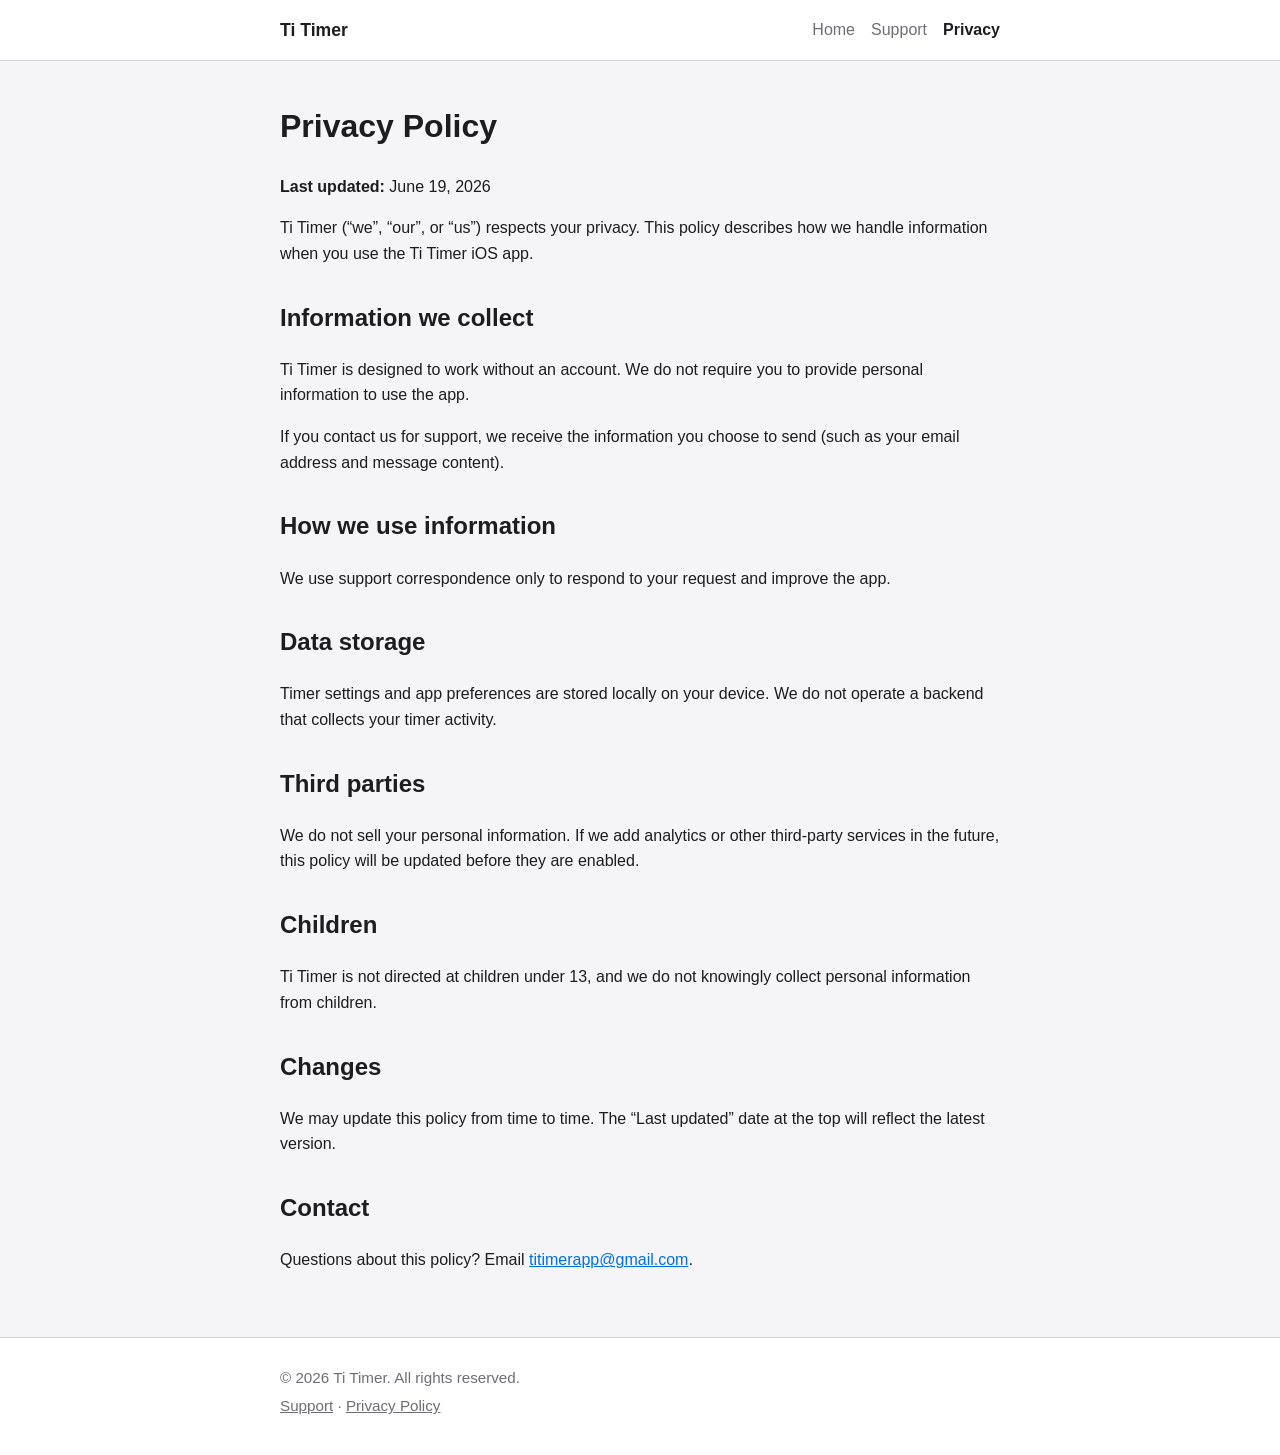
==== privacy.html @ 3df47aa5 "update urls" ====
<!DOCTYPE html>
<html lang="en">
<head>
  <meta charset="UTF-8">
  <meta name="viewport" content="width=device-width, initial-scale=1">
  <title>Privacy Policy — Ti Timer</title>
  <meta name="description" content="Privacy policy for Ti Timer for iOS.">
  <link rel="stylesheet" href="styles.css">
</head>
<body>
  <header class="site-header">
    <div class="container">
      <p class="logo">Ti Timer</p>
      <nav>
        <a href="index.html">Home</a>
        <a href="support.html">Support</a>
        <a href="privacy.html" aria-current="page">Privacy</a>
      </nav>
    </div>
  </header>

  <main class="container content-page">
    <h1>Privacy Policy</h1>
    <p><strong>Last updated:</strong> June 19, 2026</p>

    <p>Ti Timer (&ldquo;we&rdquo;, &ldquo;our&rdquo;, or &ldquo;us&rdquo;) respects your privacy. This policy describes how we handle information when you use the Ti Timer iOS app.</p>

    <section>
      <h2>Information we collect</h2>
      <p>Ti Timer is designed to work without an account. We do not require you to provide personal information to use the app.</p>
      <p>If you contact us for support, we receive the information you choose to send (such as your email address and message content).</p>
    </section>

    <section>
      <h2>How we use information</h2>
      <p>We use support correspondence only to respond to your request and improve the app.</p>
    </section>

    <section>
      <h2>Data storage</h2>
      <p>Timer settings and app preferences are stored locally on your device. We do not operate a backend that collects your timer activity.</p>
    </section>

    <section>
      <h2>Third parties</h2>
      <p>We do not sell your personal information. If we add analytics or other third-party services in the future, this policy will be updated before they are enabled.</p>
    </section>

    <section>
      <h2>Children</h2>
      <p>Ti Timer is not directed at children under 13, and we do not knowingly collect personal information from children.</p>
    </section>

    <section>
      <h2>Changes</h2>
      <p>We may update this policy from time to time. The &ldquo;Last updated&rdquo; date at the top will reflect the latest version.</p>
    </section>

    <section>
      <h2>Contact</h2>
      <p>Questions about this policy? Email <a href="mailto:titimerapp@gmail.com">titimerapp@gmail.com</a>.</p>
    </section>
  </main>

  <footer class="site-footer">
    <div class="container">
      <p>&copy; <span id="year"></span> Ti Timer. All rights reserved.</p>
      <p>
        <a href="support.html">Support</a>
        &middot;
        <a href="privacy.html">Privacy Policy</a>
      </p>
    </div>
  </footer>

  <script>
    document.getElementById("year").textContent = new Date().getFullYear();
  </script>
</body>
</html>
---- styles.css ----
:root {
  color-scheme: light dark;
  --bg: #f5f5f7;
  --surface: #ffffff;
  --text: #1d1d1f;
  --muted: #6e6e73;
  --accent: #0071e3;
  --border: #d2d2d7;
}

@media (prefers-color-scheme: dark) {
  :root {
    --bg: #000000;
    --surface: #1c1c1e;
    --text: #f5f5f7;
    --muted: #a1a1a6;
    --accent: #2997ff;
    --border: #38383a;
  }
}

* {
  box-sizing: border-box;
}

body {
  margin: 0;
  font-family: -apple-system, BlinkMacSystemFont, "Segoe UI", Roboto, Helvetica, Arial, sans-serif;
  line-height: 1.6;
  color: var(--text);
  background: var(--bg);
}

a {
  color: var(--accent);
}

.container {
  width: min(720px, 92%);
  margin: 0 auto;
}

.site-header {
  background: var(--surface);
  border-bottom: 1px solid var(--border);
}

.site-header .container {
  display: flex;
  align-items: center;
  justify-content: space-between;
  gap: 1rem;
  padding: 1rem 0;
}

.logo {
  margin: 0;
  font-weight: 700;
  font-size: 1.1rem;
}

nav {
  display: flex;
  gap: 1rem;
  flex-wrap: wrap;
}

nav a {
  color: var(--muted);
  text-decoration: none;
}

nav a[aria-current="page"] {
  color: var(--text);
  font-weight: 600;
}

main {
  padding: 2.5rem 0 3rem;
}

.hero h1 {
  font-size: clamp(2rem, 5vw, 2.75rem);
  margin: 0 0 0.5rem;
}

.lead {
  font-size: 1.25rem;
  color: var(--muted);
}

.cta-note {
  margin-top: 1.5rem;
  font-weight: 600;
}

.features ul {
  padding-left: 1.25rem;
}

.content-page h1 {
  margin-top: 0;
}

.content-page section {
  margin-top: 2rem;
}

.site-footer {
  border-top: 1px solid var(--border);
  background: var(--surface);
  padding: 1.5rem 0 2rem;
  color: var(--muted);
  font-size: 0.95rem;
}

.site-footer p {
  margin: 0.25rem 0;
}

.site-footer a {
  color: var(--muted);
}
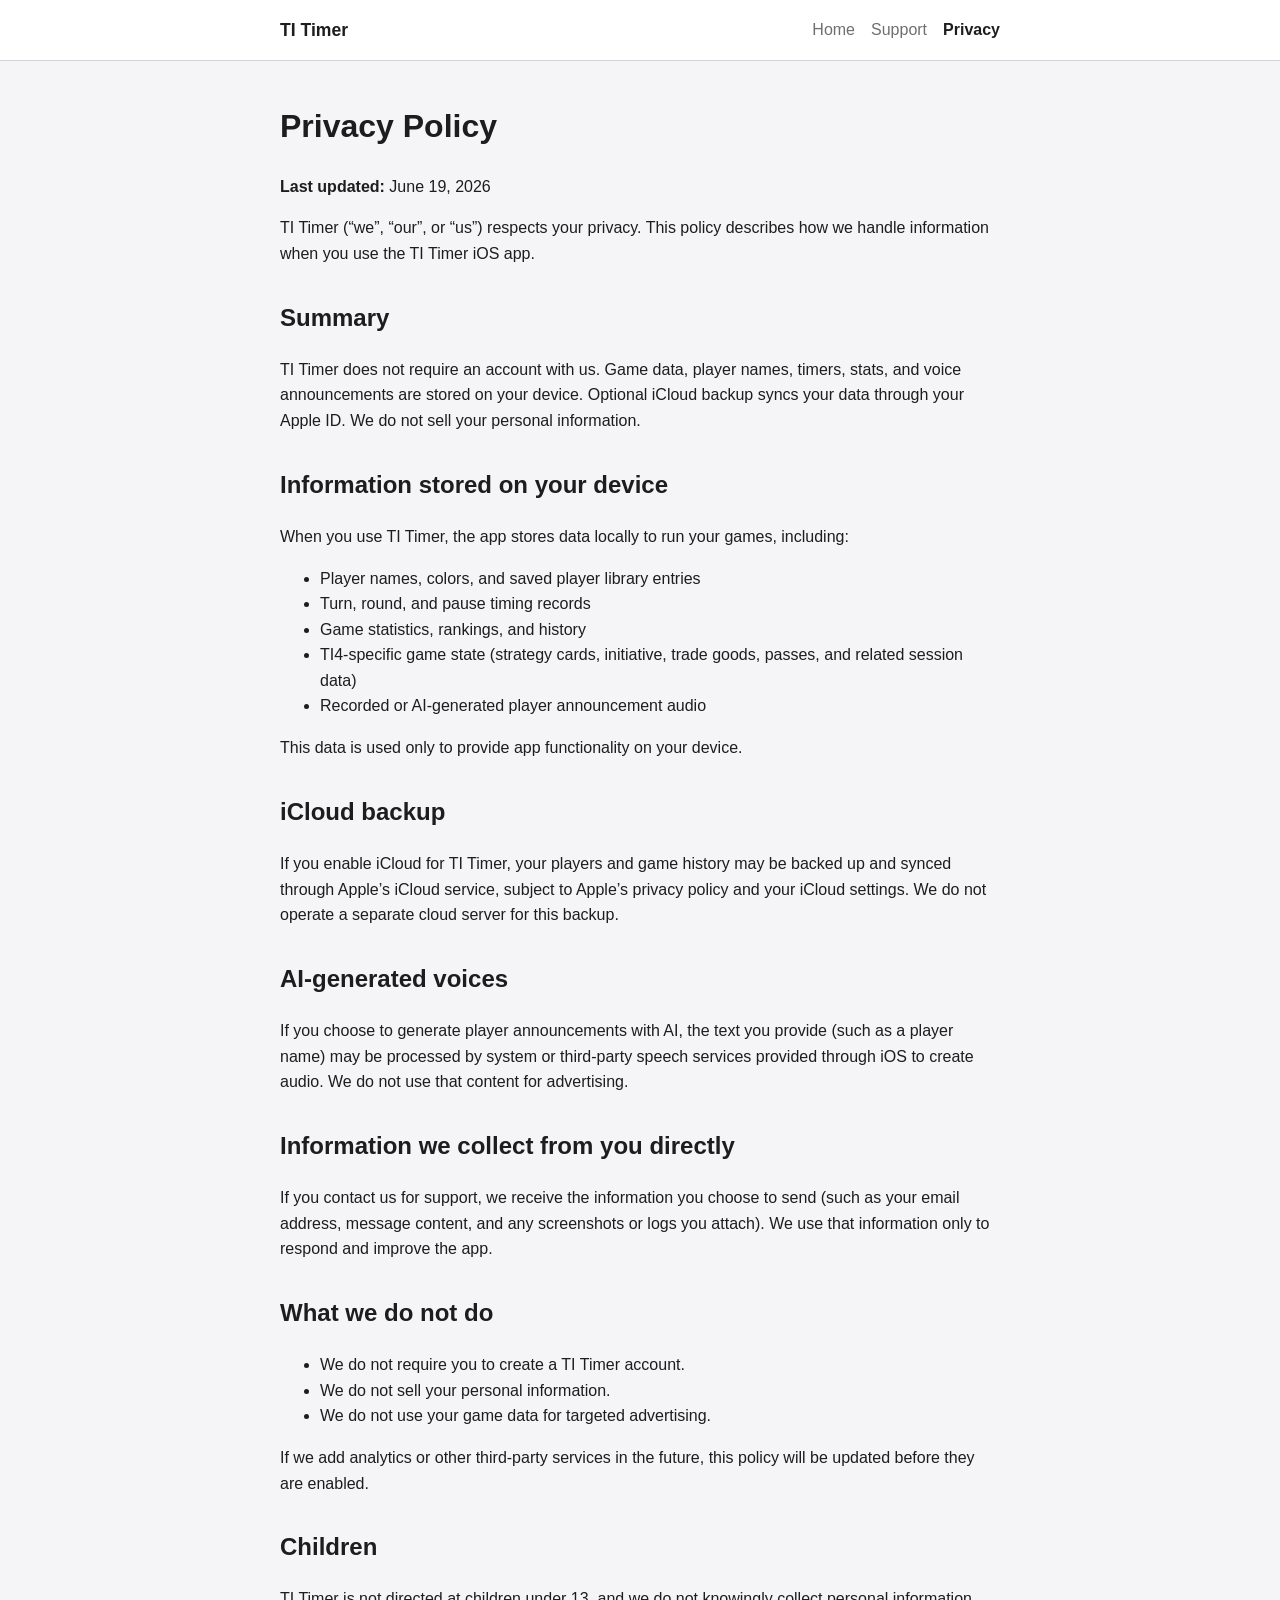
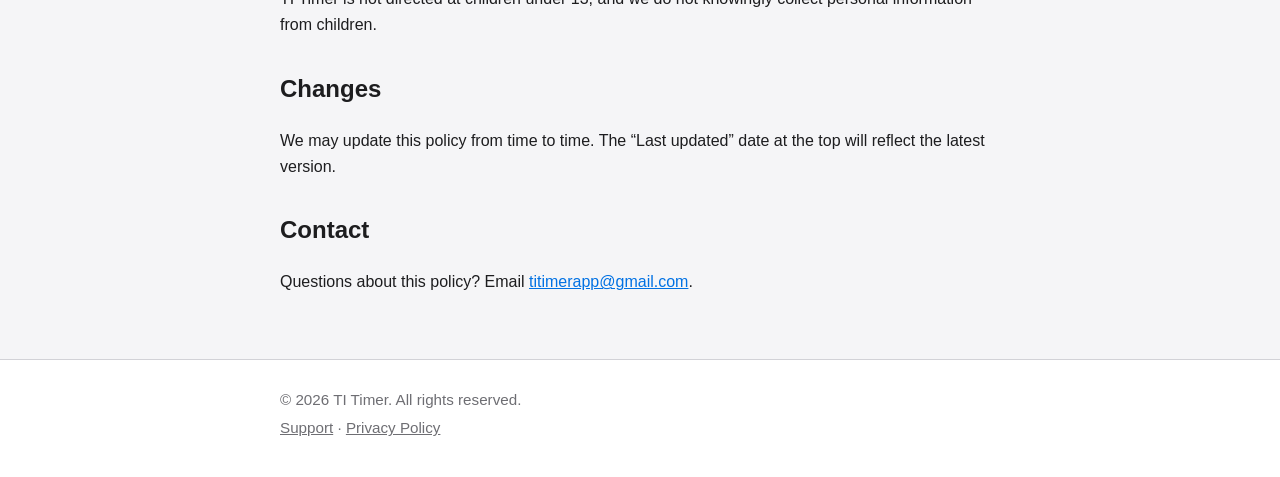
==== commit df5c07f7: "updates" ====
--- a/privacy.html
+++ b/privacy.html
@@ -3,14 +3,14 @@
 <head>
   <meta charset="UTF-8">
   <meta name="viewport" content="width=device-width, initial-scale=1">
-  <title>Privacy Policy — Ti Timer</title>
-  <meta name="description" content="Privacy policy for Ti Timer for iOS.">
+  <title>Privacy Policy — TI Timer</title>
+  <meta name="description" content="Privacy policy for TI Timer for iOS.">
   <link rel="stylesheet" href="styles.css">
 </head>
 <body>
   <header class="site-header">
     <div class="container">
-      <p class="logo">Ti Timer</p>
+      <p class="logo">TI Timer</p>
       <nav>
         <a href="index.html">Home</a>
         <a href="support.html">Support</a>
@@ -23,32 +23,54 @@
     <h1>Privacy Policy</h1>
     <p><strong>Last updated:</strong> June 19, 2026</p>
 
-    <p>Ti Timer (&ldquo;we&rdquo;, &ldquo;our&rdquo;, or &ldquo;us&rdquo;) respects your privacy. This policy describes how we handle information when you use the Ti Timer iOS app.</p>
+    <p>TI Timer (&ldquo;we&rdquo;, &ldquo;our&rdquo;, or &ldquo;us&rdquo;) respects your privacy. This policy describes how we handle information when you use the TI Timer iOS app.</p>
 
     <section>
-      <h2>Information we collect</h2>
-      <p>Ti Timer is designed to work without an account. We do not require you to provide personal information to use the app.</p>
-      <p>If you contact us for support, we receive the information you choose to send (such as your email address and message content).</p>
+      <h2>Summary</h2>
+      <p>TI Timer does not require an account with us. Game data, player names, timers, stats, and voice announcements are stored on your device. Optional iCloud backup syncs your data through your Apple ID. We do not sell your personal information.</p>
     </section>
 
     <section>
-      <h2>How we use information</h2>
-      <p>We use support correspondence only to respond to your request and improve the app.</p>
+      <h2>Information stored on your device</h2>
+      <p>When you use TI Timer, the app stores data locally to run your games, including:</p>
+      <ul>
+        <li>Player names, colors, and saved player library entries</li>
+        <li>Turn, round, and pause timing records</li>
+        <li>Game statistics, rankings, and history</li>
+        <li>TI4-specific game state (strategy cards, initiative, trade goods, passes, and related session data)</li>
+        <li>Recorded or AI-generated player announcement audio</li>
+      </ul>
+      <p>This data is used only to provide app functionality on your device.</p>
     </section>
 
     <section>
-      <h2>Data storage</h2>
-      <p>Timer settings and app preferences are stored locally on your device. We do not operate a backend that collects your timer activity.</p>
+      <h2>iCloud backup</h2>
+      <p>If you enable iCloud for TI Timer, your players and game history may be backed up and synced through Apple&rsquo;s iCloud service, subject to Apple&rsquo;s privacy policy and your iCloud settings. We do not operate a separate cloud server for this backup.</p>
     </section>
 
     <section>
-      <h2>Third parties</h2>
-      <p>We do not sell your personal information. If we add analytics or other third-party services in the future, this policy will be updated before they are enabled.</p>
+      <h2>AI-generated voices</h2>
+      <p>If you choose to generate player announcements with AI, the text you provide (such as a player name) may be processed by system or third-party speech services provided through iOS to create audio. We do not use that content for advertising.</p>
+    </section>
+
+    <section>
+      <h2>Information we collect from you directly</h2>
+      <p>If you contact us for support, we receive the information you choose to send (such as your email address, message content, and any screenshots or logs you attach). We use that information only to respond and improve the app.</p>
+    </section>
+
+    <section>
+      <h2>What we do not do</h2>
+      <ul>
+        <li>We do not require you to create a TI Timer account.</li>
+        <li>We do not sell your personal information.</li>
+        <li>We do not use your game data for targeted advertising.</li>
+      </ul>
+      <p>If we add analytics or other third-party services in the future, this policy will be updated before they are enabled.</p>
     </section>
 
     <section>
       <h2>Children</h2>
-      <p>Ti Timer is not directed at children under 13, and we do not knowingly collect personal information from children.</p>
+      <p>TI Timer is not directed at children under 13, and we do not knowingly collect personal information from children.</p>
     </section>
 
     <section>
@@ -64,7 +86,7 @@
 
   <footer class="site-footer">
     <div class="container">
-      <p>&copy; <span id="year"></span> Ti Timer. All rights reserved.</p>
+      <p>&copy; <span id="year"></span> TI Timer. All rights reserved.</p>
       <p>
         <a href="support.html">Support</a>
         &middot;
--- a/styles.css
+++ b/styles.css
@@ -98,6 +98,31 @@
   padding-left: 1.25rem;
 }
 
+.feature-block {
+  margin-top: 2.25rem;
+  padding-top: 2.25rem;
+  border-top: 1px solid var(--border);
+}
+
+.feature-block h2 {
+  margin: 0 0 0.75rem;
+  font-size: 1.35rem;
+}
+
+.feature-block p {
+  margin: 0;
+  color: var(--muted);
+}
+
+.feature-block p + p {
+  margin-top: 0.75rem;
+}
+
+.site-footer .disclaimer {
+  font-size: 0.85rem;
+  margin-top: 0.5rem;
+}
+
 .content-page h1 {
   margin-top: 0;
 }
